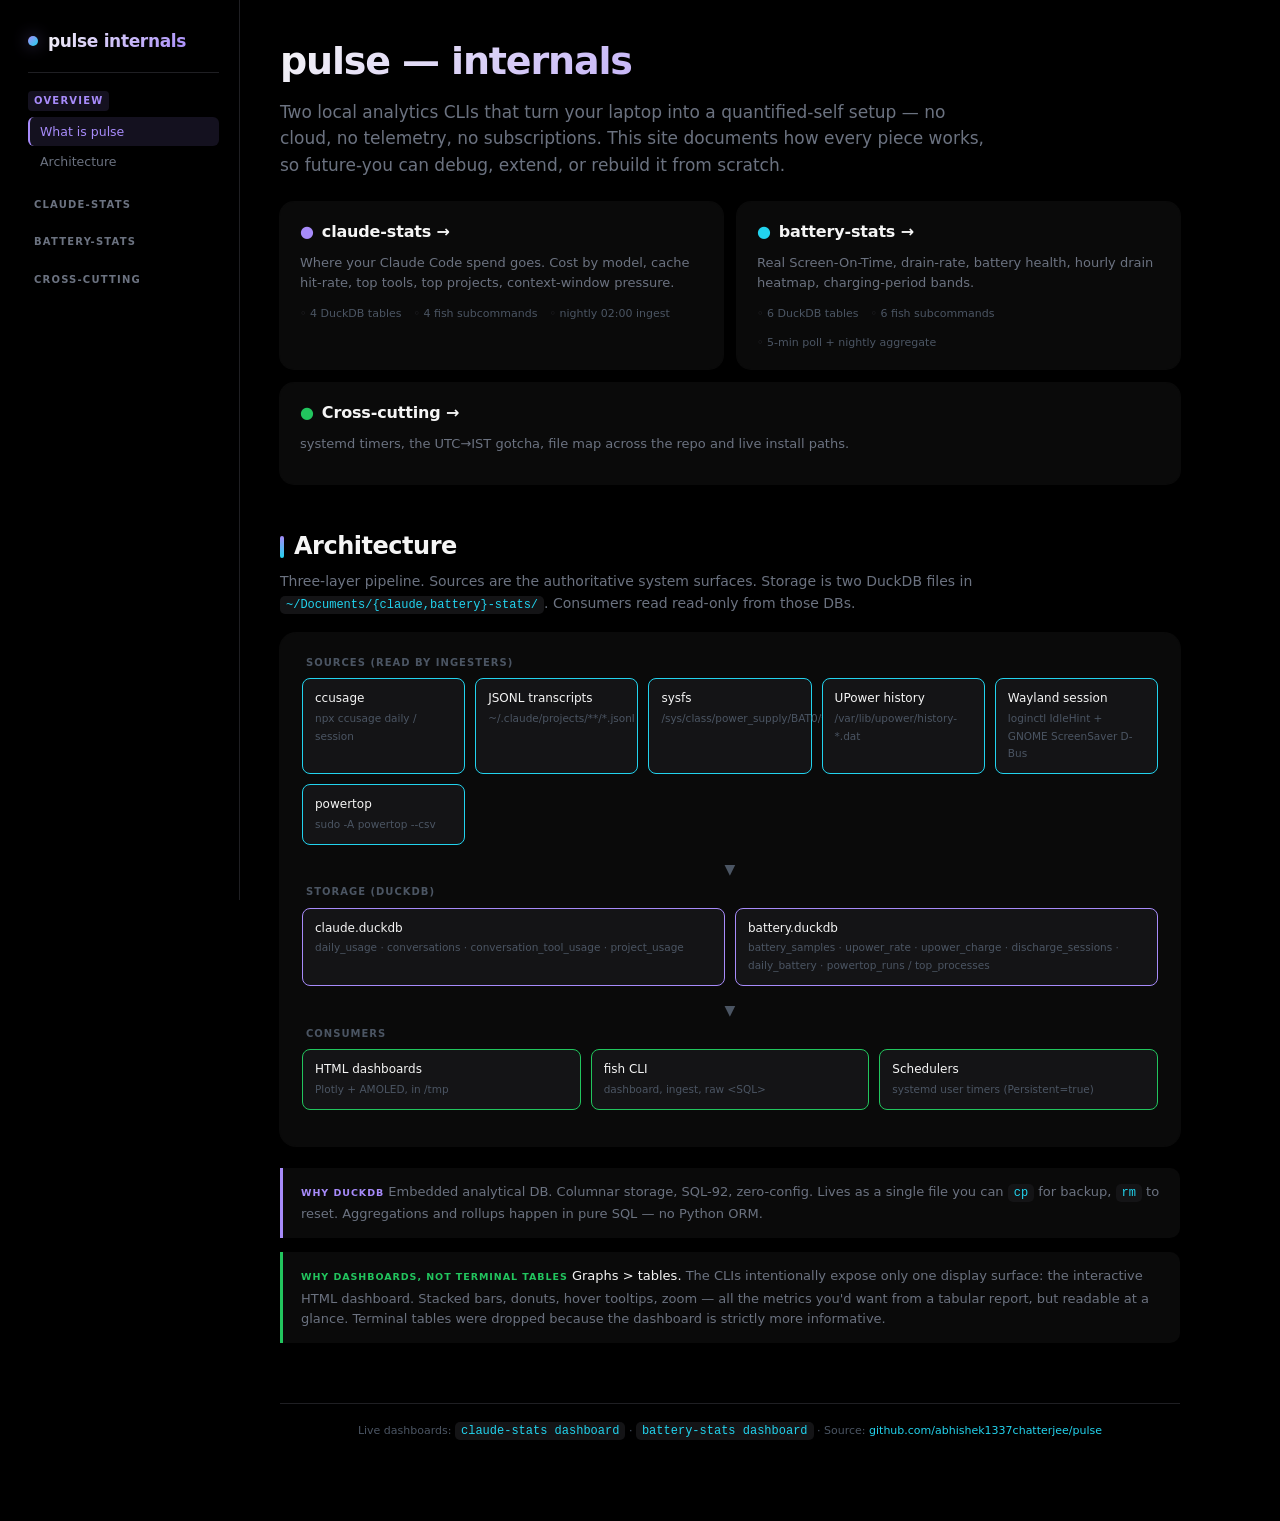
==== docs/index.html @ 2632f9ee "refactor: slim CLIs to dashboard-only, add hub-and-spoke docs site - drop all terminal-report subcom" ====
<!DOCTYPE html>
<html lang="en">
<head>
<meta charset="utf-8">
<meta name="viewport" content="width=device-width, initial-scale=1">
<title>pulse — internals</title>
<link rel="stylesheet" href="_styles.css">
</head>
<body data-page="home">
<div class="layout">
    <nav class="toc" id="toc"></nav>

    <main>

    <section class="hero" id="overview">
        <h1>pulse — internals</h1>
        <p class="tagline">
            Two local analytics CLIs that turn your laptop into a quantified-self
            setup — no cloud, no telemetry, no subscriptions. This site documents
            how every piece works, so future-you can debug, extend, or rebuild
            it from scratch.
        </p>

        <div class="cards-2">
            <a class="proj-card" href="claude-stats.html">
                <h3><span class="accent">●</span> claude-stats →</h3>
                <p class="desc">
                    Where your Claude Code spend goes. Cost by model, cache hit-rate,
                    top tools, top projects, context-window pressure.
                </p>
                <div class="meta">
                    <span>4 DuckDB tables</span><span>4 fish subcommands</span><span>nightly 02:00 ingest</span>
                </div>
            </a>
            <a class="proj-card" href="battery-stats.html">
                <h3><span class="accent cyan">●</span> battery-stats →</h3>
                <p class="desc">
                    Real Screen-On-Time, drain-rate, battery health, hourly drain
                    heatmap, charging-period bands.
                </p>
                <div class="meta">
                    <span>6 DuckDB tables</span><span>6 fish subcommands</span><span>5-min poll + nightly aggregate</span>
                </div>
            </a>
        </div>

        <div class="cards-3" style="margin-top:14px">
            <a class="proj-card" href="internals.html">
                <h3><span class="accent good">●</span> Cross-cutting →</h3>
                <p class="desc">
                    systemd timers, the UTC→IST gotcha, file map across the repo
                    and live install paths.
                </p>
            </a>
        </div>
    </section>

    <section id="architecture">
        <h2>Architecture</h2>
        <p class="lead">
            Three-layer pipeline. Sources are the authoritative system surfaces.
            Storage is two DuckDB files in <code>~/Documents/{claude,battery}-stats/</code>.
            Consumers read read-only from those DBs.
        </p>

        <div class="arch">
            <div class="layer">
                <div class="layer-label">Sources (read by ingesters)</div>
                <div class="row">
                    <div class="node src"><strong>ccusage</strong><em>npx ccusage daily / session</em></div>
                    <div class="node src"><strong>JSONL transcripts</strong><em>~/.claude/projects/**/*.jsonl</em></div>
                    <div class="node src"><strong>sysfs</strong><em>/sys/class/power_supply/BAT0/*</em></div>
                    <div class="node src"><strong>UPower history</strong><em>/var/lib/upower/history-*.dat</em></div>
                    <div class="node src"><strong>Wayland session</strong><em>loginctl IdleHint + GNOME ScreenSaver D-Bus</em></div>
                    <div class="node src"><strong>powertop</strong><em>sudo -A powertop --csv</em></div>
                </div>
            </div>
            <div class="arrow-row">▼</div>

            <div class="layer">
                <div class="layer-label">Storage (DuckDB)</div>
                <div class="row">
                    <div class="node store"><strong>claude.duckdb</strong><em>daily_usage · conversations · conversation_tool_usage · project_usage</em></div>
                    <div class="node store"><strong>battery.duckdb</strong><em>battery_samples · upower_rate · upower_charge · discharge_sessions · daily_battery · powertop_runs / top_processes</em></div>
                </div>
            </div>
            <div class="arrow-row">▼</div>

            <div class="layer">
                <div class="layer-label">Consumers</div>
                <div class="row">
                    <div class="node out"><strong>HTML dashboards</strong><em>Plotly + AMOLED, in /tmp</em></div>
                    <div class="node out"><strong>fish CLI</strong><em>dashboard, ingest, raw &lt;SQL&gt;</em></div>
                    <div class="node out"><strong>Schedulers</strong><em>systemd user timers (Persistent=true)</em></div>
                </div>
            </div>
        </div>

        <div class="callout">
            <div class="label">Why DuckDB</div>
            Embedded analytical DB. Columnar storage, SQL-92, zero-config. Lives as
            a single file you can <code>cp</code> for backup, <code>rm</code> to
            reset. Aggregations and rollups happen in pure SQL — no Python ORM.
        </div>

        <div class="callout good">
            <div class="label">Why dashboards, not terminal tables</div>
            <strong>Graphs &gt; tables.</strong> The CLIs intentionally expose
            only one display surface: the interactive HTML dashboard. Stacked
            bars, donuts, hover tooltips, zoom — all the metrics you'd want
            from a tabular report, but readable at a glance. Terminal tables
            were dropped because the dashboard is strictly more informative.
        </div>
    </section>

    <footer>
        Live dashboards: <code>claude-stats dashboard</code> · <code>battery-stats dashboard</code> ·
        Source: <a href="https://github.com/abhishek1337chatterjee/pulse">github.com/abhishek1337chatterjee/pulse</a>
    </footer>

    </main>
</div>
<script src="_nav.js"></script>
</body>
</html>
---- docs/_styles.css ----
/* pulse internals — shared styles
 * Single source of truth for the AMOLED theme used across the docs spokes.
 * Mirrors the dashboard palette (claude-stats / battery-stats build-dashboard.sh).
 */
:root {
    --bg: #000000;
    --panel: #0a0a0a;
    --panel-2: #141416;
    --panel-hover: #1a1a1d;
    --fg: #f5f5f5;
    --fg-dim: #6b7280;
    --fg-muted: #4b5563;
    --border: #1f1f23;
    --border-strong: #2a2a30;
    --primary: #a78bfa;
    --primary-soft: rgba(167, 139, 250, 0.12);
    --secondary: #22d3ee;
    --secondary-soft: rgba(34, 211, 238, 0.12);
    --good: #22c55e;
    --good-soft: rgba(34, 197, 94, 0.14);
    --warn: #f59e0b;
    --warn-soft: rgba(245, 158, 11, 0.14);
    --bad: #ef4444;
    --pink: #ec4899;
    --pink-soft: rgba(236, 72, 153, 0.14);
    --shadow: 0 0 0 1px rgba(255, 255, 255, 0.04), 0 1px 2px rgba(0, 0, 0, 0.6);
    --shadow-lg: 0 0 0 1px rgba(255, 255, 255, 0.05), 0 8px 24px rgba(0, 0, 0, 0.7);
}
* { box-sizing: border-box; }
html { scroll-behavior: smooth; }
html, body {
    margin: 0; padding: 0;
    background: var(--bg);
    color: var(--fg);
    font-family: 'Inter', -apple-system, BlinkMacSystemFont, 'Segoe UI', system-ui, sans-serif;
    font-feature-settings: 'cv11', 'ss01', 'ss03';
    -webkit-font-smoothing: antialiased;
    text-rendering: optimizeLegibility;
    line-height: 1.55;
}
.layout {
    display: grid;
    grid-template-columns: 240px minmax(0, 1fr);
    gap: 0;
    max-width: 1400px;
    margin: 0 auto;
    min-height: 100vh;
}

/* sidebar (rendered by _nav.js into <nav id="toc">) */
nav.toc {
    position: sticky;
    top: 0;
    height: 100vh;
    overflow-y: auto;
    padding: 28px 20px 28px 28px;
    border-right: 1px solid var(--border);
    background: var(--bg);
}
nav.toc::-webkit-scrollbar { width: 6px; }
nav.toc::-webkit-scrollbar-thumb { background: var(--border-strong); border-radius: 3px; }
nav.toc .brand {
    display: flex; align-items: center; gap: 10px;
    padding-bottom: 18px; margin-bottom: 18px;
    border-bottom: 1px solid var(--border);
    text-decoration: none;
    color: inherit;
}
nav.toc .brand .dot {
    width: 10px; height: 10px; border-radius: 50%;
    background: linear-gradient(135deg, var(--primary), var(--secondary));
    box-shadow: 0 0 16px rgba(167, 139, 250, 0.45);
}
nav.toc .brand h1 {
    margin: 0;
    font-size: 17px;
    font-weight: 600;
    letter-spacing: -0.02em;
    background: linear-gradient(135deg, #f5f5f5, #a78bfa);
    -webkit-background-clip: text;
    background-clip: text;
    color: transparent;
}
nav.toc .group {
    font-size: 10px;
    text-transform: uppercase;
    letter-spacing: 0.12em;
    color: var(--fg-muted);
    margin: 18px 0 6px;
    padding-left: 2px;
    font-weight: 600;
}
nav.toc .group .page-link {
    display: inline-block;
    color: var(--fg-dim);
    text-decoration: none;
    margin-left: -2px;
    padding: 2px 6px;
    border-radius: 4px;
    transition: color 0.15s, background 0.15s;
}
nav.toc .group .page-link:hover { color: var(--fg); background: var(--panel-2); }
nav.toc .group .page-link.current {
    color: var(--primary);
    background: var(--primary-soft);
}
nav.toc a.section {
    display: block;
    padding: 5px 10px;
    margin: 1px 0;
    color: var(--fg-dim);
    text-decoration: none;
    font-size: 12.5px;
    border-radius: 6px;
    border-left: 2px solid transparent;
    transition: color 0.15s, background 0.15s, border-color 0.15s;
}
nav.toc a.section:hover { color: var(--fg); background: var(--panel-2); }
nav.toc a.section.active {
    color: var(--primary);
    background: var(--primary-soft);
    border-left-color: var(--primary);
}

/* main */
main {
    padding: 32px 40px 80px;
    max-width: 980px;
    width: 100%;
    margin: 0;
}
section { margin-bottom: 56px; scroll-margin-top: 24px; }
section.hero { margin-bottom: 44px; }

/* hero */
.hero h1 {
    margin: 0 0 8px;
    font-size: 38px;
    font-weight: 700;
    letter-spacing: -0.03em;
    background: linear-gradient(135deg, #f5f5f5, #a78bfa 70%, #22d3ee);
    -webkit-background-clip: text;
    background-clip: text;
    color: transparent;
}
.hero .tagline {
    color: var(--fg-dim);
    font-size: 17px;
    margin: 0 0 24px;
    max-width: 720px;
}

/* card grids */
.cards-2 {
    display: grid;
    grid-template-columns: repeat(2, 1fr);
    gap: 14px;
}
.cards-3 {
    display: grid;
    grid-template-columns: repeat(auto-fit, minmax(240px, 1fr));
    gap: 14px;
}
@media (max-width: 900px) {
    .cards-2, .cards-3 { grid-template-columns: 1fr; }
    .layout { grid-template-columns: 1fr; }
    nav.toc { position: static; height: auto; border-right: 0; border-bottom: 1px solid var(--border); }
}
.proj-card {
    background: var(--panel);
    border-radius: 14px;
    padding: 18px 20px;
    box-shadow: var(--shadow);
    transition: transform 0.15s, box-shadow 0.15s;
    text-decoration: none;
    color: inherit;
    display: block;
}
.proj-card:hover { transform: translateY(-1px); box-shadow: var(--shadow-lg); }
.proj-card h3 {
    margin: 0 0 8px;
    font-size: 16px;
    font-weight: 600;
    letter-spacing: -0.01em;
    display: flex; align-items: baseline; gap: 8px;
}
.proj-card h3 .accent { color: var(--primary); }
.proj-card h3 .accent.cyan { color: var(--secondary); }
.proj-card h3 .accent.good { color: var(--good); }
.proj-card .desc { color: var(--fg-dim); font-size: 13px; margin: 0 0 12px; }
.proj-card .meta { font-size: 11px; color: var(--fg-muted); display: flex; gap: 12px; flex-wrap: wrap; }
.proj-card .meta span::before { content: '◦ '; color: var(--border-strong); }

/* section heading */
section > h2 {
    margin: 0 0 6px;
    font-size: 24px;
    font-weight: 600;
    letter-spacing: -0.02em;
    display: flex; align-items: center; gap: 10px;
}
section > h2::before {
    content: '';
    width: 4px; height: 22px;
    border-radius: 2px;
    background: linear-gradient(180deg, var(--primary), var(--secondary));
}
section > .lead {
    color: var(--fg-dim);
    font-size: 14px;
    margin: 0 0 18px;
    max-width: 740px;
}
section h3 {
    margin: 24px 0 10px;
    font-size: 16px;
    font-weight: 600;
    letter-spacing: -0.01em;
    color: var(--fg);
}

/* badges */
.badge {
    display: inline-block;
    padding: 2px 8px;
    border-radius: 999px;
    font-size: 10.5px;
    font-weight: 500;
    letter-spacing: 0.02em;
    background: var(--panel-2);
    color: var(--fg-dim);
    margin-left: 6px;
    vertical-align: middle;
}
.badge.purple { background: var(--primary-soft); color: var(--primary); }
.badge.cyan   { background: var(--secondary-soft); color: var(--secondary); }
.badge.good   { background: var(--good-soft); color: var(--good); }
.badge.warn   { background: var(--warn-soft); color: var(--warn); }
.badge.pink   { background: var(--pink-soft); color: var(--pink); }
.badge.subtle { background: transparent; border: 1px solid var(--border); color: var(--fg-muted); }

/* code blocks */
pre, .code {
    background: var(--panel);
    border-radius: 10px;
    padding: 14px 16px;
    overflow-x: auto;
    font-size: 12.5px;
    font-family: 'JetBrains Mono', 'SF Mono', Menlo, Consolas, monospace;
    line-height: 1.55;
    color: #d4d4d8;
    margin: 12px 0;
    box-shadow: var(--shadow);
    position: relative;
}
pre code { background: none; padding: 0; color: inherit; font-size: inherit; }
code {
    background: var(--panel-2);
    padding: 2px 6px;
    border-radius: 5px;
    font-size: 12px;
    font-family: 'JetBrains Mono', 'SF Mono', Menlo, monospace;
    color: var(--secondary);
}
pre .copy {
    position: absolute;
    top: 8px; right: 8px;
    padding: 4px 9px;
    border: 0;
    background: var(--panel-2);
    color: var(--fg-dim);
    border-radius: 5px;
    font-size: 10px;
    cursor: pointer;
    font-family: inherit;
    text-transform: uppercase;
    letter-spacing: 0.06em;
    transition: all 0.15s;
    opacity: 0;
}
pre:hover .copy { opacity: 1; }
pre .copy:hover { background: var(--primary-soft); color: var(--primary); }
pre .copy.copied { background: var(--good-soft); color: var(--good); opacity: 1; }

/* simple syntax tints (applied via classnames in code) */
.tok-c   { color: var(--fg-muted); }
.tok-k   { color: var(--pink); }
.tok-s   { color: var(--good); }
.tok-fn  { color: var(--secondary); }
.tok-n   { color: var(--warn); }
.tok-var { color: var(--primary); }

/* command table */
.cmd-table {
    background: var(--panel);
    border-radius: 12px;
    overflow: hidden;
    margin: 12px 0;
    box-shadow: var(--shadow);
}
.cmd-row {
    display: grid;
    grid-template-columns: 280px 1fr;
    border-top: 1px solid var(--border);
    padding: 14px 18px;
    align-items: start;
    gap: 18px;
}
.cmd-row:first-child { border-top: 0; }
.cmd-row:hover { background: var(--panel-2); }
.cmd-row .cmd {
    font-family: 'JetBrains Mono', monospace;
    font-size: 12.5px;
    color: var(--secondary);
    line-height: 1.4;
}
.cmd-row .cmd .arg { color: var(--fg-muted); }
.cmd-row .desc { font-size: 13px; color: var(--fg-dim); }
.cmd-row .desc strong { color: var(--fg); font-weight: 500; }
@media (max-width: 720px) {
    .cmd-row { grid-template-columns: 1fr; gap: 6px; }
}

/* schema table */
table.schema {
    width: 100%;
    border-collapse: collapse;
    font-size: 12.5px;
    background: var(--panel);
    border-radius: 12px;
    overflow: hidden;
    box-shadow: var(--shadow);
    margin: 10px 0 18px;
}
table.schema th {
    text-align: left;
    padding: 10px 14px;
    color: var(--fg-dim);
    font-weight: 500;
    text-transform: uppercase;
    font-size: 10px;
    letter-spacing: 0.08em;
    border-bottom: 1px solid var(--border);
    background: var(--panel-2);
}
table.schema td {
    padding: 9px 14px;
    border-top: 1px solid var(--border);
    color: var(--fg);
    vertical-align: top;
}
table.schema td.col {
    font-family: 'JetBrains Mono', monospace;
    color: var(--primary);
    font-size: 12px;
    white-space: nowrap;
}
table.schema td.type {
    font-family: 'JetBrains Mono', monospace;
    color: var(--secondary);
    font-size: 11.5px;
    white-space: nowrap;
}
table.schema td.note { color: var(--fg-dim); font-size: 12.5px; }

/* flow diagram boxes */
.flow {
    display: flex;
    align-items: stretch;
    gap: 10px;
    flex-wrap: wrap;
    margin: 14px 0 18px;
}
.flow .box {
    background: var(--panel);
    border: 1px solid var(--border);
    border-radius: 10px;
    padding: 10px 14px;
    font-size: 12px;
    color: var(--fg);
    min-width: 120px;
    box-shadow: var(--shadow);
}
.flow .box .label {
    font-size: 10px;
    color: var(--fg-muted);
    text-transform: uppercase;
    letter-spacing: 0.08em;
    margin-bottom: 4px;
}
.flow .box.purple { border-color: var(--primary); box-shadow: 0 0 0 1px var(--primary-soft); }
.flow .box.cyan   { border-color: var(--secondary); box-shadow: 0 0 0 1px var(--secondary-soft); }
.flow .box.good   { border-color: var(--good); box-shadow: 0 0 0 1px var(--good-soft); }
.flow .arrow {
    align-self: center;
    font-size: 18px;
    color: var(--fg-muted);
    user-select: none;
}

/* big architecture diagram */
.arch {
    background: var(--panel);
    border-radius: 16px;
    padding: 22px;
    margin: 18px 0 22px;
    box-shadow: var(--shadow);
}
.arch .layer { margin-bottom: 14px; }
.arch .layer-label {
    font-size: 10px;
    text-transform: uppercase;
    letter-spacing: 0.1em;
    color: var(--fg-muted);
    margin-bottom: 8px;
    padding-left: 4px;
    font-weight: 600;
}
.arch .row {
    display: grid;
    grid-template-columns: repeat(auto-fit, minmax(150px, 1fr));
    gap: 10px;
}
.arch .node {
    padding: 10px 12px;
    border-radius: 8px;
    font-size: 11.5px;
    background: var(--panel-2);
    border: 1px solid var(--border);
}
.arch .node strong { color: var(--fg); font-weight: 500; display: block; font-size: 12px; margin-bottom: 2px; }
.arch .node em { color: var(--fg-muted); font-style: normal; font-size: 10.5px; }
.arch .node.src    { border-color: var(--secondary); color: var(--secondary); }
.arch .node.store  { border-color: var(--primary); color: var(--primary); }
.arch .node.out    { border-color: var(--good); color: var(--good); }
.arch .arrow-row {
    text-align: center;
    color: var(--fg-muted);
    font-size: 14px;
    margin: 4px 0;
    user-select: none;
}

/* details/summary disclosure */
details {
    background: var(--panel);
    border-radius: 10px;
    margin: 10px 0;
    overflow: hidden;
    box-shadow: var(--shadow);
}
details summary {
    padding: 12px 16px;
    cursor: pointer;
    font-size: 13px;
    font-weight: 500;
    color: var(--fg);
    user-select: none;
    list-style: none;
    display: flex;
    align-items: center;
    gap: 10px;
}
details summary::-webkit-details-marker { display: none; }
details summary::before {
    content: '▸';
    color: var(--primary);
    font-size: 11px;
    transition: transform 0.15s;
}
details[open] summary::before { transform: rotate(90deg); }
details summary:hover { background: var(--panel-2); }
details > *:not(summary) { padding: 0 16px 14px; }
details pre { margin-top: 0; }

/* callouts */
.callout {
    background: var(--panel);
    border-left: 3px solid var(--primary);
    border-radius: 0 10px 10px 0;
    padding: 14px 18px;
    margin: 14px 0;
    font-size: 13px;
    color: var(--fg-dim);
}
.callout.warn { border-left-color: var(--warn); }
.callout.bad  { border-left-color: var(--bad); }
.callout.good { border-left-color: var(--good); }
.callout strong { color: var(--fg); font-weight: 500; }
.callout .label {
    display: inline-block;
    font-size: 9.5px;
    text-transform: uppercase;
    letter-spacing: 0.1em;
    font-weight: 600;
    color: var(--primary);
    margin-bottom: 4px;
}
.callout.warn .label { color: var(--warn); }
.callout.bad  .label { color: var(--bad); }
.callout.good .label { color: var(--good); }

/* small lists */
ul.tight, ol.tight { margin: 8px 0; padding-left: 22px; color: var(--fg-dim); font-size: 13px; }
ul.tight li, ol.tight li { margin-bottom: 4px; }
ul.tight li strong, ol.tight li strong { color: var(--fg); font-weight: 500; }

/* footer */
footer {
    margin-top: 60px;
    padding-top: 18px;
    border-top: 1px solid var(--border);
    color: var(--fg-muted);
    font-size: 11px;
    text-align: center;
}
footer a { color: var(--secondary); text-decoration: none; }
footer a:hover { color: var(--primary); }
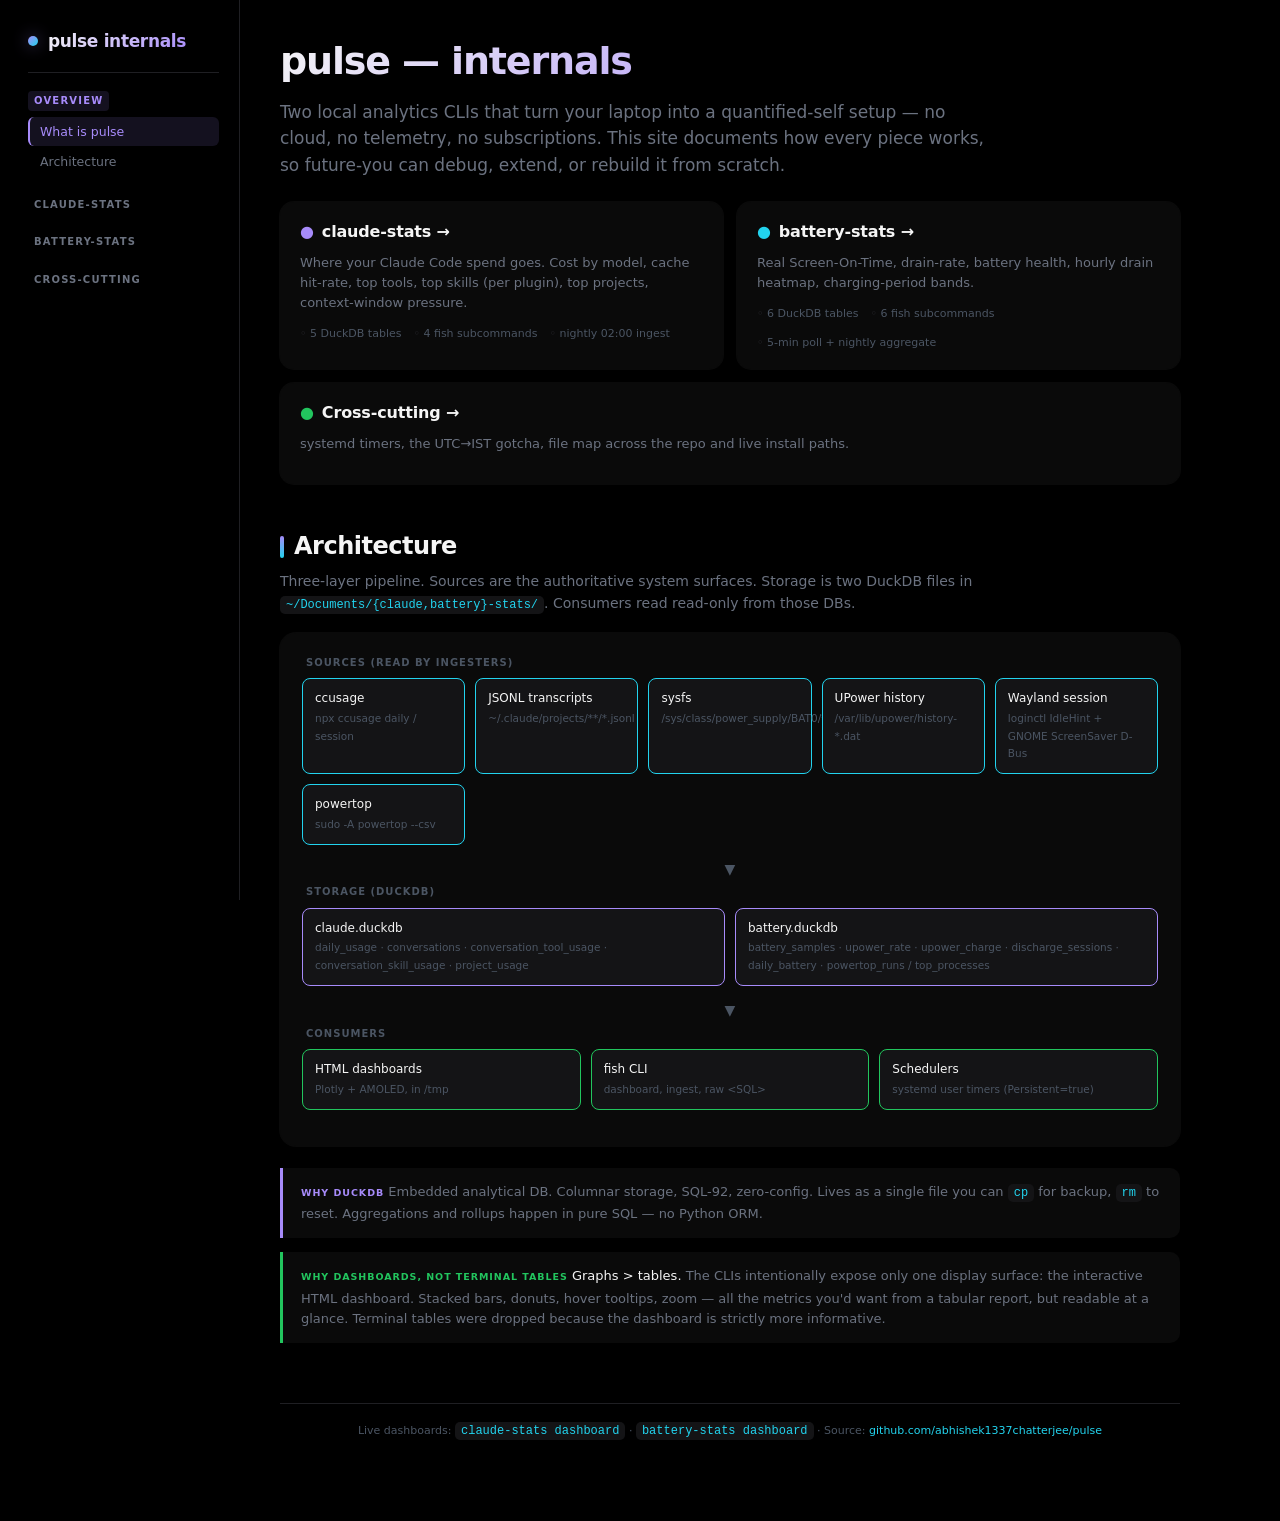
==== commit 06282e59: "feat: add conversation_skill_usage table and Top Skills chart - add `conversation_skill_usage` table" ====
--- a/docs/index.html
+++ b/docs/index.html
@@ -26,10 +26,10 @@
                 <h3><span class="accent">●</span> claude-stats →</h3>
                 <p class="desc">
                     Where your Claude Code spend goes. Cost by model, cache hit-rate,
-                    top tools, top projects, context-window pressure.
+                    top tools, top skills (per plugin), top projects, context-window pressure.
                 </p>
                 <div class="meta">
-                    <span>4 DuckDB tables</span><span>4 fish subcommands</span><span>nightly 02:00 ingest</span>
+                    <span>5 DuckDB tables</span><span>4 fish subcommands</span><span>nightly 02:00 ingest</span>
                 </div>
             </a>
             <a class="proj-card" href="battery-stats.html">
@@ -80,7 +80,7 @@
             <div class="layer">
                 <div class="layer-label">Storage (DuckDB)</div>
                 <div class="row">
-                    <div class="node store"><strong>claude.duckdb</strong><em>daily_usage · conversations · conversation_tool_usage · project_usage</em></div>
+                    <div class="node store"><strong>claude.duckdb</strong><em>daily_usage · conversations · conversation_tool_usage · conversation_skill_usage · project_usage</em></div>
                     <div class="node store"><strong>battery.duckdb</strong><em>battery_samples · upower_rate · upower_charge · discharge_sessions · daily_battery · powertop_runs / top_processes</em></div>
                 </div>
             </div>
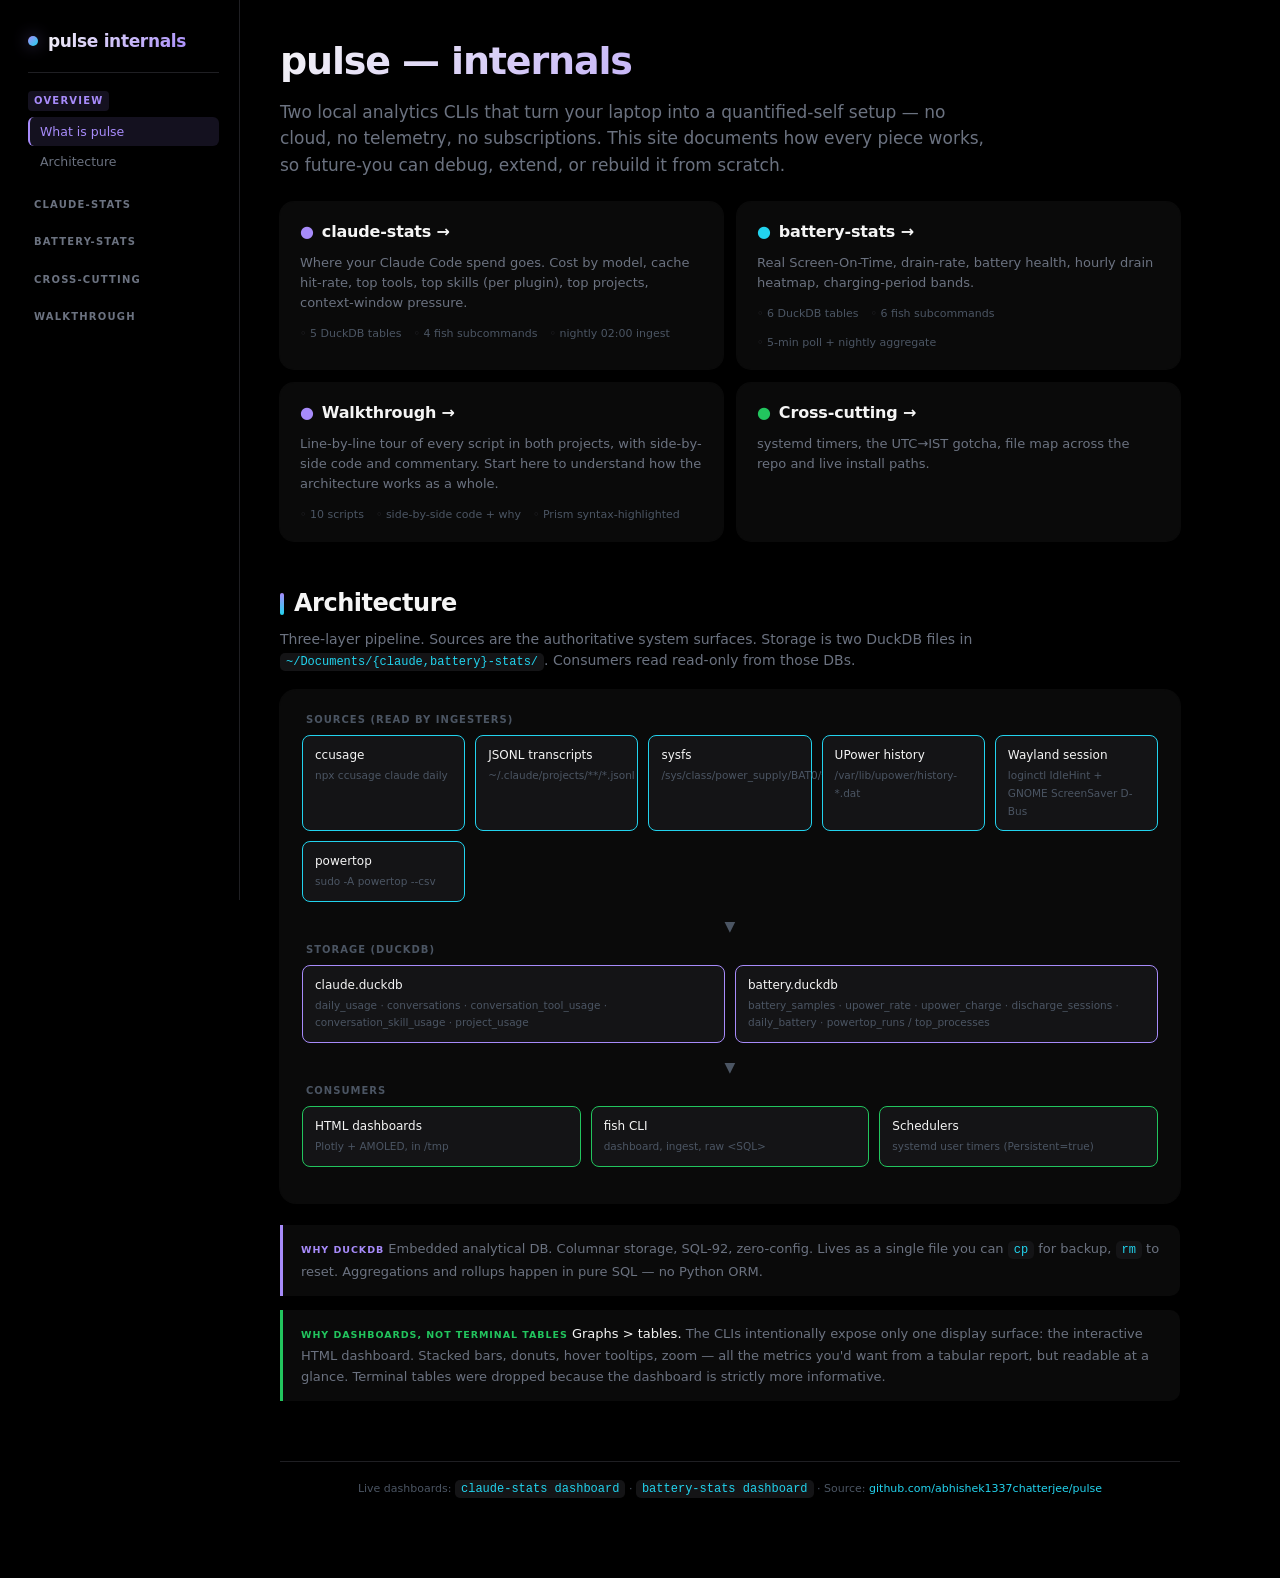
==== commit c94b057a: "fix: ccusage v19 compat + add walkthrough doc - switch both ccusage calls in ingest-daily.sh from `c" ====
--- a/docs/index.html
+++ b/docs/index.html
@@ -45,6 +45,17 @@
         </div>
 
         <div class="cards-3" style="margin-top:14px">
+            <a class="proj-card" href="walkthrough.html">
+                <h3><span class="accent">●</span> Walkthrough →</h3>
+                <p class="desc">
+                    Line-by-line tour of every script in both projects, with
+                    side-by-side code and commentary. Start here to understand
+                    how the architecture works as a whole.
+                </p>
+                <div class="meta">
+                    <span>10 scripts</span><span>side-by-side code + why</span><span>Prism syntax-highlighted</span>
+                </div>
+            </a>
             <a class="proj-card" href="internals.html">
                 <h3><span class="accent good">●</span> Cross-cutting →</h3>
                 <p class="desc">
@@ -67,7 +78,7 @@
             <div class="layer">
                 <div class="layer-label">Sources (read by ingesters)</div>
                 <div class="row">
-                    <div class="node src"><strong>ccusage</strong><em>npx ccusage daily / session</em></div>
+                    <div class="node src"><strong>ccusage</strong><em>npx ccusage claude daily</em></div>
                     <div class="node src"><strong>JSONL transcripts</strong><em>~/.claude/projects/**/*.jsonl</em></div>
                     <div class="node src"><strong>sysfs</strong><em>/sys/class/power_supply/BAT0/*</em></div>
                     <div class="node src"><strong>UPower history</strong><em>/var/lib/upower/history-*.dat</em></div>
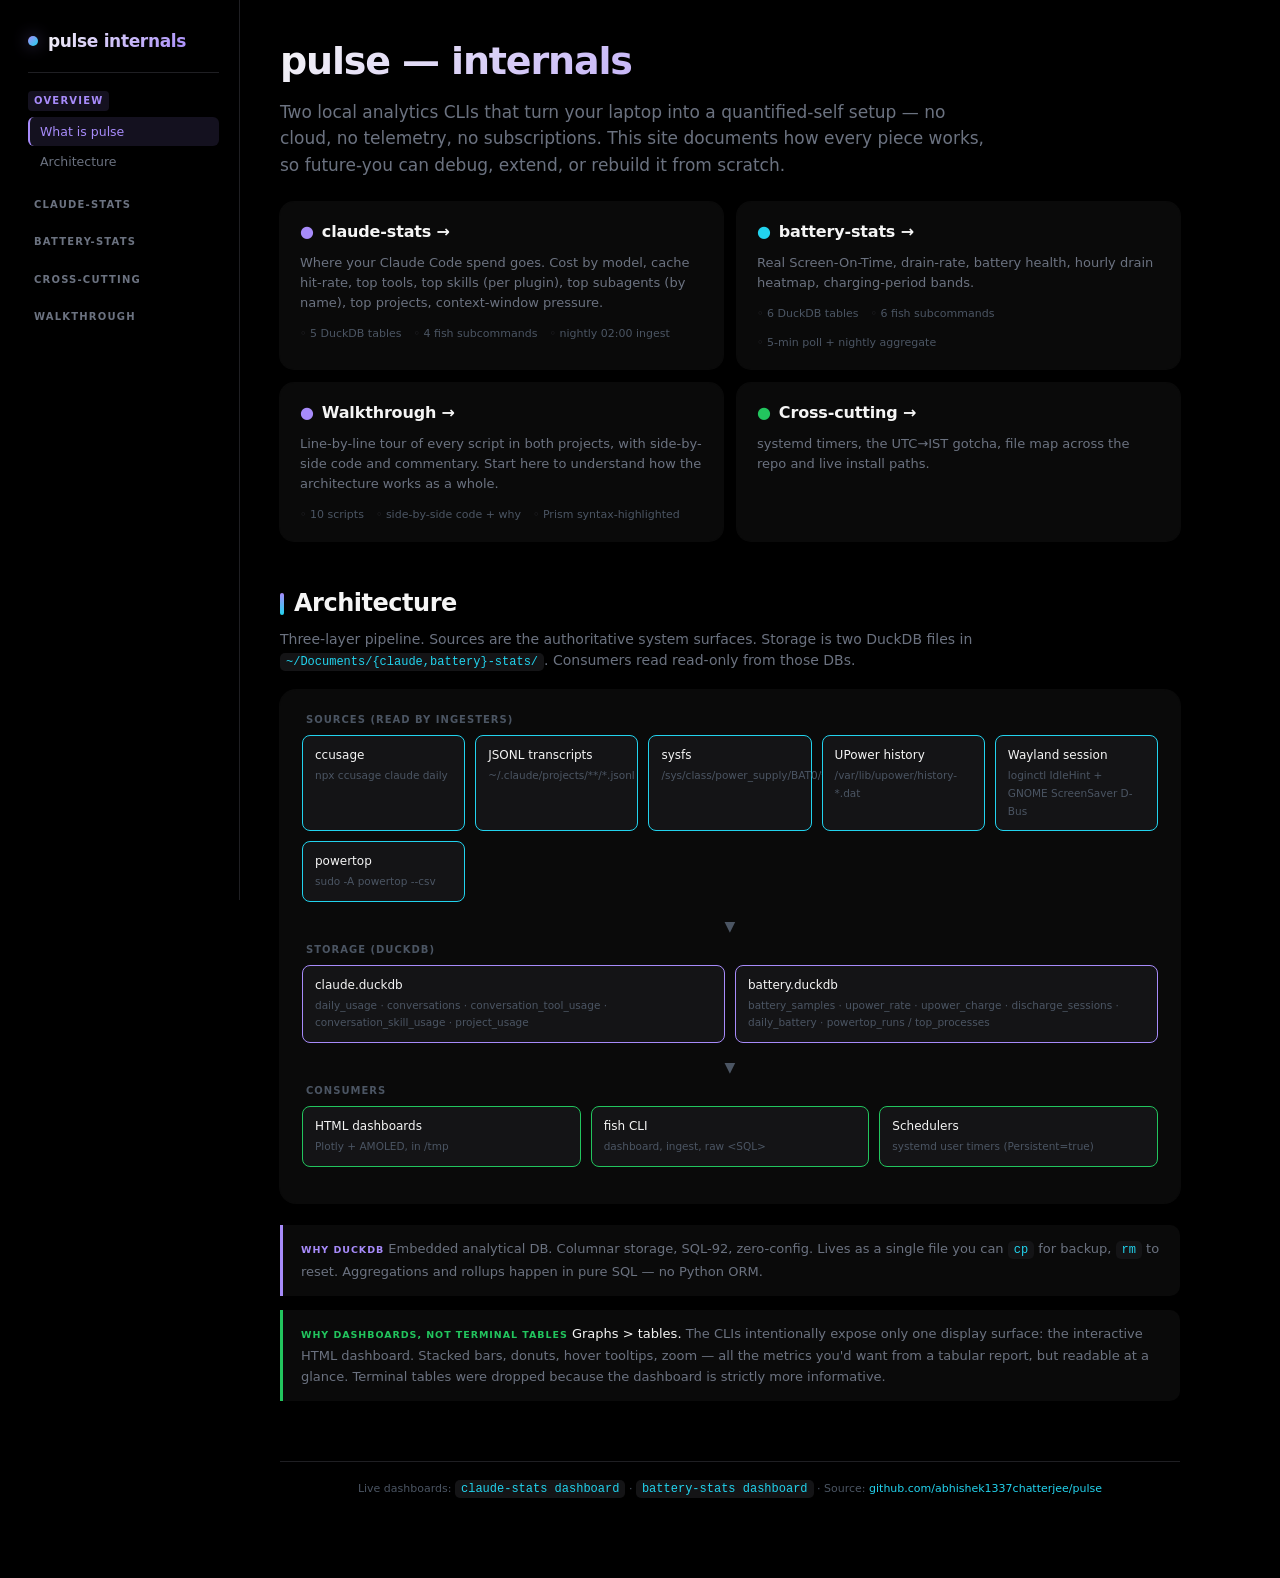
==== commit 0043dd99: "feat: add per-subagent name attribution (v5) - schema.sql: ADD COLUMN IF NOT EXISTS agent_type VARCH" ====
--- a/docs/index.html
+++ b/docs/index.html
@@ -26,7 +26,7 @@
                 <h3><span class="accent">●</span> claude-stats →</h3>
                 <p class="desc">
                     Where your Claude Code spend goes. Cost by model, cache hit-rate,
-                    top tools, top skills (per plugin), top projects, context-window pressure.
+                    top tools, top skills (per plugin), top subagents (by name), top projects, context-window pressure.
                 </p>
                 <div class="meta">
                     <span>5 DuckDB tables</span><span>4 fish subcommands</span><span>nightly 02:00 ingest</span>
